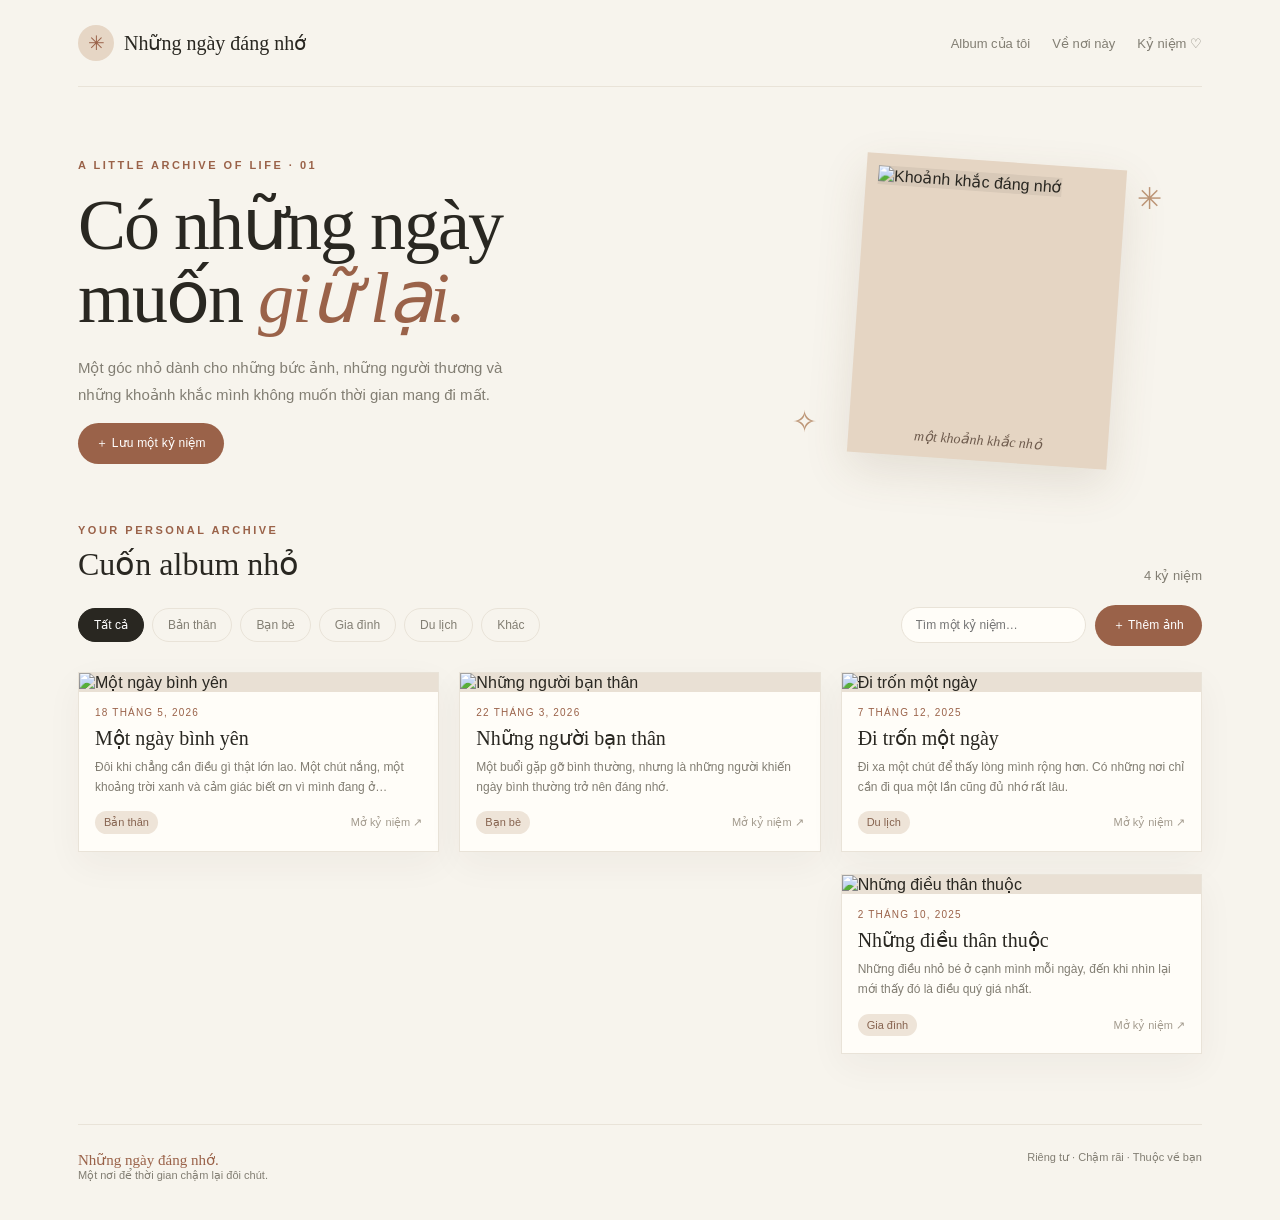
==== index.html @ 5d74bc71 "Add files via upload" ====
<!DOCTYPE html>
<html lang="vi">
<head>
<meta charset="UTF-8"><meta name="viewport" content="width=device-width, initial-scale=1.0">
<title>Những ngày đáng nhớ — Kho kỷ niệm</title>
<style>
:root{--ink:#292721;--muted:#827e73;--paper:#f7f4ed;--card:#fffdf8;--line:#e9e3d8;--accent:#9a6249;--soft:#eee4d8;--shadow:0 12px 34px #3e30200c}*{box-sizing:border-box}body{margin:0;background:var(--paper);color:var(--ink);font-family:Inter,-apple-system,BlinkMacSystemFont,"Segoe UI",sans-serif}button,input,textarea,select{font:inherit}button{cursor:pointer}.wrap{max-width:1180px;margin:auto;padding:0 28px}.top{display:flex;align-items:center;justify-content:space-between;padding:25px 0;border-bottom:1px solid var(--line)}.brand{display:flex;align-items:center;gap:10px;font-family:Georgia,serif;font-size:20px}.brandmark{width:36px;height:36px;border-radius:50%;background:#e6d6c5;display:grid;place-items:center;color:var(--accent);font-size:20px}.nav{display:flex;gap:22px;color:var(--muted);font-size:13px}.nav a{color:inherit;text-decoration:none}.hero{padding:72px 0 42px;display:grid;grid-template-columns:1.2fr .8fr;gap:50px;align-items:center}.eyebrow{font-size:11px;text-transform:uppercase;letter-spacing:2.5px;color:var(--accent);font-weight:700}.hero h1{font-family:Georgia,'Times New Roman',serif;font-size:clamp(42px,6vw,72px);line-height:1.02;font-weight:400;letter-spacing:-2px;margin:18px 0}.hero h1 em{color:var(--accent);font-weight:400}.hero p{max-width:470px;line-height:1.8;color:var(--muted);font-size:15px}.hero-art{position:relative;min-height:290px;display:flex;align-items:center;justify-content:center}.photo-stack{width:260px;height:300px;background:#e5d5c3;padding:12px 12px 42px;box-shadow:0 16px 45px #6a503522;transform:rotate(4deg);position:relative}.photo-stack img{width:100%;height:100%;object-fit:cover;background:#d8c9b8}.photo-stack:after{content:'một khoảnh khắc nhỏ';position:absolute;bottom:12px;left:0;right:0;text-align:center;font-family:Georgia,serif;font-style:italic;color:#6e5b4d;font-size:14px}.spark{position:absolute;font-family:Georgia,serif;color:#bd9677;font-size:30px}.s1{top:20px;right:40px}.s2{bottom:22px;left:20px}.section-head{display:flex;align-items:end;justify-content:space-between;gap:20px;margin:18px 0 22px}.section-head h2{font-family:Georgia,serif;font-weight:400;font-size:32px;margin:9px 0 0}.count{color:var(--muted);font-size:13px}.toolbar{display:flex;align-items:center;justify-content:space-between;gap:16px;margin:20px 0 26px;flex-wrap:wrap}.filters{display:flex;gap:8px;flex-wrap:wrap}.filter{border:1px solid var(--line);background:transparent;border-radius:99px;padding:9px 15px;color:var(--muted);font-size:12px}.filter.active,.filter:hover{background:var(--ink);border-color:var(--ink);color:white}.actions{display:flex;gap:9px;align-items:center}.search{width:185px;border:1px solid var(--line);border-radius:99px;background:var(--card);padding:10px 14px;outline:none;font-size:12px}.primary{border:0;background:var(--accent);color:white;border-radius:99px;padding:12px 18px;font-size:12px;letter-spacing:.2px}.primary:hover{background:#7f4e39}.gallery{columns:3 250px;column-gap:20px;min-height:130px}.memory{break-inside:avoid;margin:0 0 22px;background:var(--card);border:1px solid var(--line);box-shadow:var(--shadow);overflow:hidden;cursor:pointer;transition:transform .2s}.memory:hover{transform:translateY(-3px)}.memory img{display:block;width:100%;max-height:420px;object-fit:cover;background:#e9e0d4}.memory-body{padding:15px 16px 17px}.memory-date{font-size:10px;letter-spacing:1.2px;text-transform:uppercase;color:var(--accent)}.memory h3{font-family:Georgia,serif;font-size:20px;font-weight:400;margin:8px 0}.memory p{font-size:12px;line-height:1.65;color:var(--muted);margin:0;white-space:pre-wrap}.memory-foot{display:flex;justify-content:space-between;align-items:center;margin-top:14px;color:#a39b8e;font-size:11px}.tag{background:var(--soft);border-radius:99px;padding:5px 9px;color:#86634f}.empty{display:none;text-align:center;padding:55px 20px;border:1px dashed #d8cbbc;color:var(--muted);border-radius:12px}.empty .icon{font-size:36px;color:#bd9677}.empty h3{font-family:Georgia,serif;font-size:25px;font-weight:400;color:var(--ink);margin:12px}.footer{margin-top:70px;padding:26px 0 38px;border-top:1px solid var(--line);display:flex;justify-content:space-between;gap:12px;color:var(--muted);font-size:11px}.footer strong{font-family:Georgia,serif;font-weight:400;color:var(--accent);font-size:15px}.modal{display:none;position:fixed;inset:0;background:#201d19a8;z-index:10;align-items:center;justify-content:center;padding:18px}.modal.open{display:flex}.dialog{background:var(--card);width:min(560px,100%);max-height:92vh;overflow:auto;border-radius:12px;padding:26px;box-shadow:0 24px 90px #0003}.dialog h2{font-family:Georgia,serif;font-weight:400;font-size:29px;margin:0 0 7px}.dialog>p{font-size:13px;color:var(--muted);line-height:1.6;margin:0 0 20px}.formgrid{display:grid;grid-template-columns:1fr 1fr;gap:14px}.field{display:flex;flex-direction:column;gap:7px;margin-bottom:14px}.field.full{grid-column:1/-1}.field label{font-size:11px;letter-spacing:.6px;color:var(--muted)}.field input,.field textarea,.field select{width:100%;border:1px solid var(--line);border-radius:7px;padding:11px;background:#fffefa;outline-color:#b58b72;font-size:13px}.field textarea{min-height:90px;resize:vertical}.upload{border:1px dashed #cbb9a6;padding:16px;text-align:center;border-radius:8px;color:var(--muted);font-size:12px}.dialog-actions{display:flex;justify-content:flex-end;gap:9px;margin-top:10px}.secondary{border:1px solid var(--line);background:transparent;border-radius:99px;padding:11px 16px;color:var(--muted);font-size:12px}.viewer{background:var(--card);width:min(920px,100%);max-height:94vh;display:grid;grid-template-columns:1.1fr .9fr;position:relative;border-radius:10px;overflow:hidden}.viewer-img{background:#e8dfd4;min-height:320px;display:flex;align-items:center;justify-content:center}.viewer-img img{width:100%;height:100%;max-height:82vh;object-fit:contain}.viewer-copy{padding:35px 28px;overflow:auto}.viewer-copy h2{font:400 34px Georgia,serif;margin:10px 0}.viewer-copy p{white-space:pre-wrap;line-height:1.8;color:var(--muted);font-size:14px}.close{position:absolute;top:12px;right:12px;border:0;background:#fffdf0e8;border-radius:50%;width:34px;height:34px;font-size:20px;z-index:2}.viewer-tools{display:flex;gap:8px;margin-top:24px}.smallbtn{border:1px solid var(--line);background:transparent;padding:9px 12px;border-radius:99px;font-size:11px;color:var(--muted)}.smallbtn.danger{color:#9b4c40}.notice{font-size:11px;color:var(--muted);line-height:1.6;margin-top:18px}.toast{position:fixed;bottom:22px;left:50%;transform:translateX(-50%);background:var(--ink);color:white;padding:12px 18px;border-radius:99px;font-size:12px;display:none;z-index:20}
@media(max-width:700px){.wrap{padding:0 17px}.nav{gap:12px}.nav a:nth-child(2){display:none}.hero{padding:45px 0 28px;grid-template-columns:1fr;gap:10px}.hero-art{min-height:250px}.photo-stack{width:210px;height:240px}.hero h1{font-size:49px}.section-head h2{font-size:27px}.search{width:145px}.viewer{grid-template-columns:1fr;overflow:auto}.viewer-img{min-height:200px;max-height:42vh}.viewer-img img{max-height:42vh}.viewer-copy{padding:22px}.formgrid{grid-template-columns:1fr}.field.full{grid-column:auto}.footer{flex-direction:column}}
</style></head>
<body><div class="wrap">
<header class="top"><div class="brand"><div class="brandmark">✳</div><span>Những ngày đáng nhớ</span></div><nav class="nav"><a href="#album">Album của tôi</a><a href="#about">Về nơi này</a><a href="#album">Kỷ niệm ♡</a></nav></header>
<section class="hero"><div><div class="eyebrow">A little archive of life · 01</div><h1>Có những ngày<br>muốn <em>giữ lại.</em></h1><p>Một góc nhỏ dành cho những bức ảnh, những người thương và những khoảnh khắc mình không muốn thời gian mang đi mất.</p><button class="primary" onclick="openAdd()">＋ Lưu một kỷ niệm</button></div><div class="hero-art"><span class="spark s1">✳</span><div class="photo-stack"><img id="heroImage" alt="Khoảnh khắc đáng nhớ" src="https://images.unsplash.com/photo-1470252649378-9c29740c9fa8?auto=format&fit=crop&w=700&q=85"></div><span class="spark s2">✧</span></div></section>
<section id="album"><div class="section-head"><div><div class="eyebrow">Your personal archive</div><h2>Cuốn album nhỏ</h2></div><div class="count" id="count">0 kỷ niệm</div></div>
<div class="toolbar"><div class="filters"><button class="filter active" data-filter="Tất cả">Tất cả</button><button class="filter" data-filter="Bản thân">Bản thân</button><button class="filter" data-filter="Bạn bè">Bạn bè</button><button class="filter" data-filter="Gia đình">Gia đình</button><button class="filter" data-filter="Du lịch">Du lịch</button><button class="filter" data-filter="Khác">Khác</button></div><div class="actions"><input class="search" id="search" placeholder="Tìm một kỷ niệm…"><button class="primary" onclick="openAdd()">＋ Thêm ảnh</button></div></div>
<div class="gallery" id="gallery"></div><div class="empty" id="empty"><div class="icon">♡</div><h3>Mọi kỷ niệm đều bắt đầu từ một khoảnh khắc.</h3><p>Thêm bức ảnh đầu tiên của bạn vào đây nhé.</p><button class="primary" onclick="openAdd()">Lưu kỷ niệm đầu tiên</button></div>
</section><footer class="footer" id="about"><div><strong>Những ngày đáng nhớ.</strong><br>Một nơi để thời gian chậm lại đôi chút.</div><div>Riêng tư · Chậm rãi · Thuộc về bạn</div></footer></div>
<div class="modal" id="addModal" role="dialog" aria-modal="true"><div class="dialog"><h2>Lưu một kỷ niệm</h2><p>Đặt tên cho khoảnh khắc ấy. Viết vài dòng để sau này đọc lại, bạn vẫn nhớ mình đã cảm thấy thế nào.</p><form id="memoryForm"><div class="formgrid"><div class="field full"><label for="title">TÊN KỶ NIỆM *</label><input id="title" required maxlength="100" placeholder="Một chiều thật đẹp…"></div><div class="field"><label for="date">NGÀY THÁNG</label><input id="date" type="date"></div><div class="field"><label for="category">THUỘC VỀ</label><select id="category"><option>Bản thân</option><option>Bạn bè</option><option>Gia đình</option><option>Du lịch</option><option>Khác</option></select></div><div class="field full"><label for="description">ĐIỀU BẠN MUỐN NHỚ</label><textarea id="description" maxlength="1500" placeholder="Hôm ấy đã có chuyện gì? Bạn đã ở bên ai?…"></textarea></div><div class="field full"><label for="photo">BỨC ẢNH</label><div class="upload"><input id="photo" type="file" accept="image/*" required style="max-width:100%"><p>Ảnh được lưu trong trình duyệt trên thiết bị này.</p></div></div></div><div class="dialog-actions"><button class="secondary" type="button" onclick="closeAdd()">Để sau</button><button class="primary" id="saveBtn" type="submit">Cất giữ kỷ niệm ♡</button></div><div class="notice">Lưu ý: dữ liệu được giữ trên trình duyệt hiện tại, không tự đồng bộ sang thiết bị khác. Hãy sao lưu ảnh gốc của bạn.</div></form></div></div>
<div class="modal" id="viewModal" onclick="if(event.target===this)closeView()"><div class="viewer"><button class="close" onclick="closeView()" aria-label="Đóng">×</button><div class="viewer-img"><img id="viewImage" alt="Ảnh kỷ niệm"></div><div class="viewer-copy"><div class="eyebrow" id="viewDate"></div><h2 id="viewTitle"></h2><span class="tag" id="viewCategory"></span><p id="viewDescription"></p><div class="viewer-tools"><button class="smallbtn" id="downloadBtn">↓ Lưu ảnh</button><button class="smallbtn danger" id="deleteBtn">Xóa kỷ niệm</button></div></div></div></div><div class="toast" id="toast"></div>
<script>
const KEY='nhung-ngay-dang-nho-v1';let memories=[];let activeFilter='Tất cả';let currentId=null;let pendingImage='';
try{memories=JSON.parse(localStorage.getItem(KEY)||'[]')}catch(e){memories=[]}
const demo=[{id:'sample1',title:'Một ngày bình yên',date:'2026-05-18',category:'Bản thân',description:'Đôi khi chẳng cần điều gì thật lớn lao. Một chút nắng, một khoảng trời xanh và cảm giác biết ơn vì mình đang ở đây.',image:'https://images.unsplash.com/photo-1470252649378-9c29740c9fa8?auto=format&fit=crop&w=900&q=85',demo:true},{id:'sample2',title:'Những người bạn thân',date:'2026-03-22',category:'Bạn bè',description:'Một buổi gặp gỡ bình thường, nhưng là những người khiến ngày bình thường trở nên đáng nhớ.',image:'https://images.unsplash.com/photo-1529156069898-392132a847fc?auto=format&fit=crop&w=900&q=85',demo:true},{id:'sample3',title:'Đi trốn một ngày',date:'2025-12-07',category:'Du lịch',description:'Đi xa một chút để thấy lòng mình rộng hơn. Có những nơi chỉ cần đi qua một lần cũng đủ nhớ rất lâu.',image:'https://images.unsplash.com/photo-1476514525535-07fb3b4ae5f1?auto=format&fit=crop&w=900&q=85',demo:true},{id:'sample4',title:'Những điều thân thuộc',date:'2025-10-02',category:'Gia đình',description:'Những điều nhỏ bé ở cạnh mình mỗi ngày, đến khi nhìn lại mới thấy đó là điều quý giá nhất.',image:'https://images.unsplash.com/photo-1511895426328-dc8714191300?auto=format&fit=crop&w=900&q=85',demo:true}];
function allItems(){return [...memories,...demo.filter(d=>!memories.some(m=>m.id===d.id))]}
function esc(s=''){return String(s).replace(/[&<>"']/g,c=>({'&':'&amp;','<':'&lt;','>':'&gt;','"':'&quot;',"'":'&#39;'}[c]))}
function fmt(d){if(!d)return 'Một ngày đáng nhớ';const x=new Date(d+'T12:00:00');return x.toLocaleDateString('vi-VN',{day:'numeric',month:'long',year:'numeric'})}
function render(){const q=document.getElementById('search').value.trim().toLowerCase();const items=allItems().filter(m=>(activeFilter==='Tất cả'||m.category===activeFilter)&&(`${m.title} ${m.description} ${m.category} ${m.date}`).toLowerCase().includes(q)).sort((a,b)=>(b.date||'').localeCompare(a.date||''));document.getElementById('count').textContent=`${items.length} kỷ niệm`;const gallery=document.getElementById('gallery');gallery.innerHTML=items.map(m=>`<article class="memory" tabindex="0" role="button" aria-label="Mở ${esc(m.title)}" onclick="openView('${m.id}')" onkeydown="if(event.key==='Enter')openView('${m.id}')"><img loading="lazy" src="${esc(m.image)}" alt="${esc(m.title)}"><div class="memory-body"><div class="memory-date">${esc(fmt(m.date))}</div><h3>${esc(m.title)}</h3>${m.description?`<p>${esc(m.description.length>110?m.description.slice(0,110)+'…':m.description)}</p>`:''}<div class="memory-foot"><span class="tag">${esc(m.category)}</span><span>Mở kỷ niệm ↗</span></div></div></article>`).join('');document.getElementById('empty').style.display=items.length?'none':'block';gallery.style.display=items.length?'block':'none';const personal=memories.length;document.getElementById('heroImage').src=memories.length?memories[memories.length-1].image:demo[0].image}
document.querySelectorAll('.filter').forEach(b=>b.addEventListener('click',()=>{activeFilter=b.dataset.filter;document.querySelectorAll('.filter').forEach(x=>x.classList.toggle('active',x===b));render()}));document.getElementById('search').addEventListener('input',render);
function openAdd(){document.getElementById('addModal').classList.add('open');document.getElementById('date').value=new Date().toISOString().slice(0,10);setTimeout(()=>document.getElementById('title').focus(),50)}function closeAdd(){document.getElementById('addModal').classList.remove('open');document.getElementById('memoryForm').reset();pendingImage=''}
document.getElementById('photo').addEventListener('change',e=>{const f=e.target.files[0];if(!f)return;if(!f.type.startsWith('image/')){toast('Vui lòng chọn một tệp ảnh.');return}if(f.size>5*1024*1024){toast('Ảnh lớn hơn 5 MB. Hãy chọn ảnh nhỏ hơn để lưu ổn định.');e.target.value='';return}const r=new FileReader();r.onload=()=>pendingImage=r.result;r.readAsDataURL(f)});
document.getElementById('memoryForm').addEventListener('submit',e=>{e.preventDefault();const file=document.getElementById('photo').files[0];if(!file||!pendingImage){toast('Hãy chọn một bức ảnh nhé.');return}const m={id:'m'+Date.now(),title:document.getElementById('title').value.trim(),date:document.getElementById('date').value,category:document.getElementById('category').value,description:document.getElementById('description').value.trim(),image:pendingImage};memories.unshift(m);try{localStorage.setItem(KEY,JSON.stringify(memories));closeAdd();activeFilter='Tất cả';document.querySelectorAll('.filter').forEach(b=>b.classList.toggle('active',b.dataset.filter==='Tất cả'));document.getElementById('search').value='';render();toast('Đã cất giữ kỷ niệm của bạn ♡')}catch(err){memories.shift();toast('Bộ nhớ trình duyệt đã đầy. Hãy xóa bớt ảnh hoặc dùng ảnh nhỏ hơn.')}});
function openView(id){const m=allItems().find(x=>x.id===id);if(!m)return;currentId=id;document.getElementById('viewImage').src=m.image;document.getElementById('viewTitle').textContent=m.title;document.getElementById('viewDate').textContent=fmt(m.date);document.getElementById('viewCategory').textContent=m.category;document.getElementById('viewDescription').textContent=m.description||'Khoảnh khắc này chưa có lời nhắn. Có lẽ chỉ riêng việc giữ nó lại cũng đã đủ.';document.getElementById('deleteBtn').style.display=m.demo?'none':'inline-block';document.getElementById('downloadBtn').onclick=()=>{const a=document.createElement('a');a.href=m.image;a.download=(m.title||'ky-niem').replace(/[^a-z0-9\p{L}-]/giu,'-')+'.jpg';a.click()};document.getElementById('deleteBtn').onclick=()=>{if(confirm('Bạn có chắc muốn xóa kỷ niệm này không?')){memories=memories.filter(x=>x.id!==currentId);localStorage.setItem(KEY,JSON.stringify(memories));closeView();render();toast('Đã xóa kỷ niệm.')}};document.getElementById('viewModal').classList.add('open')}
function closeView(){document.getElementById('viewModal').classList.remove('open')}function toast(s){const t=document.getElementById('toast');t.textContent=s;t.style.display='block';clearTimeout(window.toastTimer);window.toastTimer=setTimeout(()=>t.style.display='none',2800)}document.addEventListener('keydown',e=>{if(e.key==='Escape'){closeAdd();closeView()}});render();
</script></body></html>
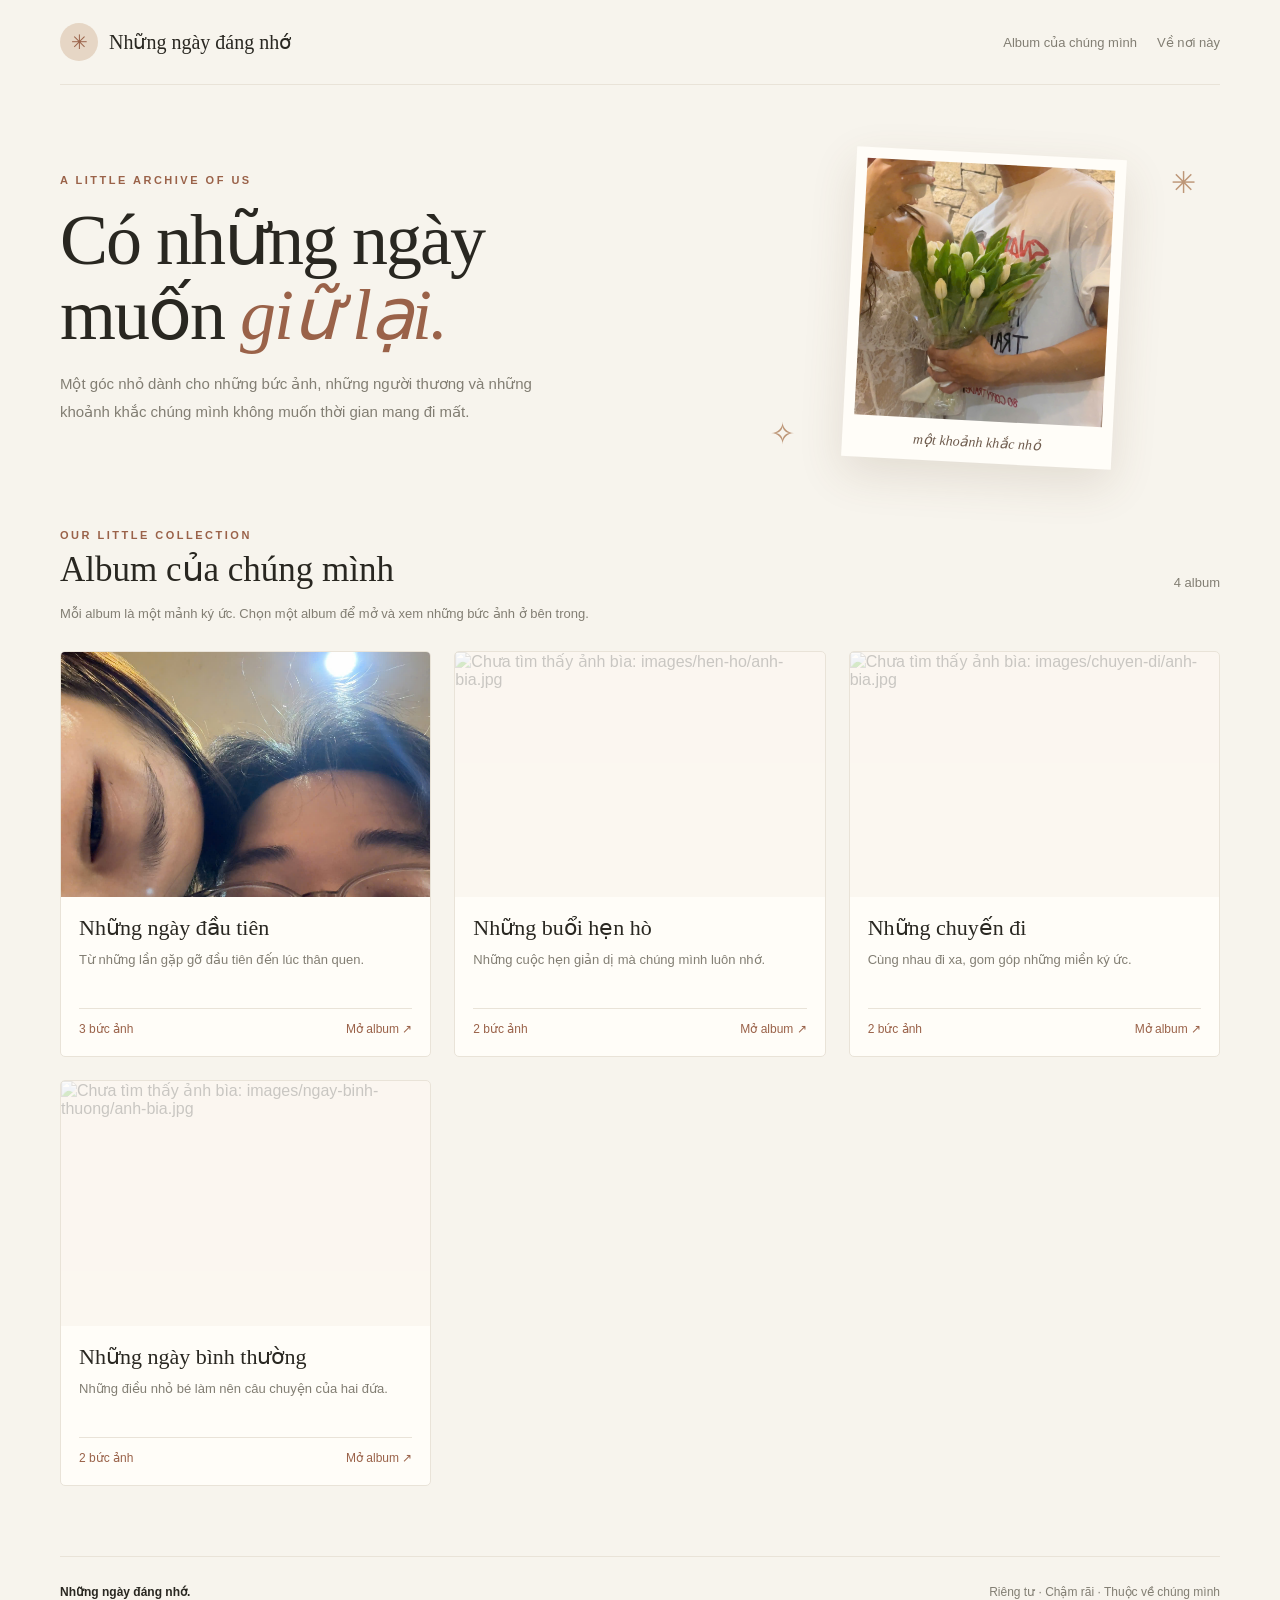
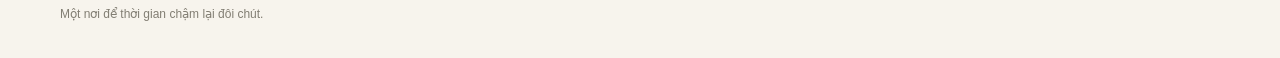
==== commit 5d3e65ea: "Add files via upload" ====
--- a/index.html
+++ b/index.html
@@ -1,33 +1,768 @@
 <!DOCTYPE html>
 <html lang="vi">
 <head>
-<meta charset="UTF-8"><meta name="viewport" content="width=device-width, initial-scale=1.0">
-<title>Những ngày đáng nhớ — Kho kỷ niệm</title>
-<style>
-:root{--ink:#292721;--muted:#827e73;--paper:#f7f4ed;--card:#fffdf8;--line:#e9e3d8;--accent:#9a6249;--soft:#eee4d8;--shadow:0 12px 34px #3e30200c}*{box-sizing:border-box}body{margin:0;background:var(--paper);color:var(--ink);font-family:Inter,-apple-system,BlinkMacSystemFont,"Segoe UI",sans-serif}button,input,textarea,select{font:inherit}button{cursor:pointer}.wrap{max-width:1180px;margin:auto;padding:0 28px}.top{display:flex;align-items:center;justify-content:space-between;padding:25px 0;border-bottom:1px solid var(--line)}.brand{display:flex;align-items:center;gap:10px;font-family:Georgia,serif;font-size:20px}.brandmark{width:36px;height:36px;border-radius:50%;background:#e6d6c5;display:grid;place-items:center;color:var(--accent);font-size:20px}.nav{display:flex;gap:22px;color:var(--muted);font-size:13px}.nav a{color:inherit;text-decoration:none}.hero{padding:72px 0 42px;display:grid;grid-template-columns:1.2fr .8fr;gap:50px;align-items:center}.eyebrow{font-size:11px;text-transform:uppercase;letter-spacing:2.5px;color:var(--accent);font-weight:700}.hero h1{font-family:Georgia,'Times New Roman',serif;font-size:clamp(42px,6vw,72px);line-height:1.02;font-weight:400;letter-spacing:-2px;margin:18px 0}.hero h1 em{color:var(--accent);font-weight:400}.hero p{max-width:470px;line-height:1.8;color:var(--muted);font-size:15px}.hero-art{position:relative;min-height:290px;display:flex;align-items:center;justify-content:center}.photo-stack{width:260px;height:300px;background:#e5d5c3;padding:12px 12px 42px;box-shadow:0 16px 45px #6a503522;transform:rotate(4deg);position:relative}.photo-stack img{width:100%;height:100%;object-fit:cover;background:#d8c9b8}.photo-stack:after{content:'một khoảnh khắc nhỏ';position:absolute;bottom:12px;left:0;right:0;text-align:center;font-family:Georgia,serif;font-style:italic;color:#6e5b4d;font-size:14px}.spark{position:absolute;font-family:Georgia,serif;color:#bd9677;font-size:30px}.s1{top:20px;right:40px}.s2{bottom:22px;left:20px}.section-head{display:flex;align-items:end;justify-content:space-between;gap:20px;margin:18px 0 22px}.section-head h2{font-family:Georgia,serif;font-weight:400;font-size:32px;margin:9px 0 0}.count{color:var(--muted);font-size:13px}.toolbar{display:flex;align-items:center;justify-content:space-between;gap:16px;margin:20px 0 26px;flex-wrap:wrap}.filters{display:flex;gap:8px;flex-wrap:wrap}.filter{border:1px solid var(--line);background:transparent;border-radius:99px;padding:9px 15px;color:var(--muted);font-size:12px}.filter.active,.filter:hover{background:var(--ink);border-color:var(--ink);color:white}.actions{display:flex;gap:9px;align-items:center}.search{width:185px;border:1px solid var(--line);border-radius:99px;background:var(--card);padding:10px 14px;outline:none;font-size:12px}.primary{border:0;background:var(--accent);color:white;border-radius:99px;padding:12px 18px;font-size:12px;letter-spacing:.2px}.primary:hover{background:#7f4e39}.gallery{columns:3 250px;column-gap:20px;min-height:130px}.memory{break-inside:avoid;margin:0 0 22px;background:var(--card);border:1px solid var(--line);box-shadow:var(--shadow);overflow:hidden;cursor:pointer;transition:transform .2s}.memory:hover{transform:translateY(-3px)}.memory img{display:block;width:100%;max-height:420px;object-fit:cover;background:#e9e0d4}.memory-body{padding:15px 16px 17px}.memory-date{font-size:10px;letter-spacing:1.2px;text-transform:uppercase;color:var(--accent)}.memory h3{font-family:Georgia,serif;font-size:20px;font-weight:400;margin:8px 0}.memory p{font-size:12px;line-height:1.65;color:var(--muted);margin:0;white-space:pre-wrap}.memory-foot{display:flex;justify-content:space-between;align-items:center;margin-top:14px;color:#a39b8e;font-size:11px}.tag{background:var(--soft);border-radius:99px;padding:5px 9px;color:#86634f}.empty{display:none;text-align:center;padding:55px 20px;border:1px dashed #d8cbbc;color:var(--muted);border-radius:12px}.empty .icon{font-size:36px;color:#bd9677}.empty h3{font-family:Georgia,serif;font-size:25px;font-weight:400;color:var(--ink);margin:12px}.footer{margin-top:70px;padding:26px 0 38px;border-top:1px solid var(--line);display:flex;justify-content:space-between;gap:12px;color:var(--muted);font-size:11px}.footer strong{font-family:Georgia,serif;font-weight:400;color:var(--accent);font-size:15px}.modal{display:none;position:fixed;inset:0;background:#201d19a8;z-index:10;align-items:center;justify-content:center;padding:18px}.modal.open{display:flex}.dialog{background:var(--card);width:min(560px,100%);max-height:92vh;overflow:auto;border-radius:12px;padding:26px;box-shadow:0 24px 90px #0003}.dialog h2{font-family:Georgia,serif;font-weight:400;font-size:29px;margin:0 0 7px}.dialog>p{font-size:13px;color:var(--muted);line-height:1.6;margin:0 0 20px}.formgrid{display:grid;grid-template-columns:1fr 1fr;gap:14px}.field{display:flex;flex-direction:column;gap:7px;margin-bottom:14px}.field.full{grid-column:1/-1}.field label{font-size:11px;letter-spacing:.6px;color:var(--muted)}.field input,.field textarea,.field select{width:100%;border:1px solid var(--line);border-radius:7px;padding:11px;background:#fffefa;outline-color:#b58b72;font-size:13px}.field textarea{min-height:90px;resize:vertical}.upload{border:1px dashed #cbb9a6;padding:16px;text-align:center;border-radius:8px;color:var(--muted);font-size:12px}.dialog-actions{display:flex;justify-content:flex-end;gap:9px;margin-top:10px}.secondary{border:1px solid var(--line);background:transparent;border-radius:99px;padding:11px 16px;color:var(--muted);font-size:12px}.viewer{background:var(--card);width:min(920px,100%);max-height:94vh;display:grid;grid-template-columns:1.1fr .9fr;position:relative;border-radius:10px;overflow:hidden}.viewer-img{background:#e8dfd4;min-height:320px;display:flex;align-items:center;justify-content:center}.viewer-img img{width:100%;height:100%;max-height:82vh;object-fit:contain}.viewer-copy{padding:35px 28px;overflow:auto}.viewer-copy h2{font:400 34px Georgia,serif;margin:10px 0}.viewer-copy p{white-space:pre-wrap;line-height:1.8;color:var(--muted);font-size:14px}.close{position:absolute;top:12px;right:12px;border:0;background:#fffdf0e8;border-radius:50%;width:34px;height:34px;font-size:20px;z-index:2}.viewer-tools{display:flex;gap:8px;margin-top:24px}.smallbtn{border:1px solid var(--line);background:transparent;padding:9px 12px;border-radius:99px;font-size:11px;color:var(--muted)}.smallbtn.danger{color:#9b4c40}.notice{font-size:11px;color:var(--muted);line-height:1.6;margin-top:18px}.toast{position:fixed;bottom:22px;left:50%;transform:translateX(-50%);background:var(--ink);color:white;padding:12px 18px;border-radius:99px;font-size:12px;display:none;z-index:20}
-@media(max-width:700px){.wrap{padding:0 17px}.nav{gap:12px}.nav a:nth-child(2){display:none}.hero{padding:45px 0 28px;grid-template-columns:1fr;gap:10px}.hero-art{min-height:250px}.photo-stack{width:210px;height:240px}.hero h1{font-size:49px}.section-head h2{font-size:27px}.search{width:145px}.viewer{grid-template-columns:1fr;overflow:auto}.viewer-img{min-height:200px;max-height:42vh}.viewer-img img{max-height:42vh}.viewer-copy{padding:22px}.formgrid{grid-template-columns:1fr}.field.full{grid-column:auto}.footer{flex-direction:column}}
-</style></head>
-<body><div class="wrap">
-<header class="top"><div class="brand"><div class="brandmark">✳</div><span>Những ngày đáng nhớ</span></div><nav class="nav"><a href="#album">Album của tôi</a><a href="#about">Về nơi này</a><a href="#album">Kỷ niệm ♡</a></nav></header>
-<section class="hero"><div><div class="eyebrow">A little archive of life · 01</div><h1>Có những ngày<br>muốn <em>giữ lại.</em></h1><p>Một góc nhỏ dành cho những bức ảnh, những người thương và những khoảnh khắc mình không muốn thời gian mang đi mất.</p><button class="primary" onclick="openAdd()">＋ Lưu một kỷ niệm</button></div><div class="hero-art"><span class="spark s1">✳</span><div class="photo-stack"><img id="heroImage" alt="Khoảnh khắc đáng nhớ" src="https://images.unsplash.com/photo-1470252649378-9c29740c9fa8?auto=format&fit=crop&w=700&q=85"></div><span class="spark s2">✧</span></div></section>
-<section id="album"><div class="section-head"><div><div class="eyebrow">Your personal archive</div><h2>Cuốn album nhỏ</h2></div><div class="count" id="count">0 kỷ niệm</div></div>
-<div class="toolbar"><div class="filters"><button class="filter active" data-filter="Tất cả">Tất cả</button><button class="filter" data-filter="Bản thân">Bản thân</button><button class="filter" data-filter="Bạn bè">Bạn bè</button><button class="filter" data-filter="Gia đình">Gia đình</button><button class="filter" data-filter="Du lịch">Du lịch</button><button class="filter" data-filter="Khác">Khác</button></div><div class="actions"><input class="search" id="search" placeholder="Tìm một kỷ niệm…"><button class="primary" onclick="openAdd()">＋ Thêm ảnh</button></div></div>
-<div class="gallery" id="gallery"></div><div class="empty" id="empty"><div class="icon">♡</div><h3>Mọi kỷ niệm đều bắt đầu từ một khoảnh khắc.</h3><p>Thêm bức ảnh đầu tiên của bạn vào đây nhé.</p><button class="primary" onclick="openAdd()">Lưu kỷ niệm đầu tiên</button></div>
-</section><footer class="footer" id="about"><div><strong>Những ngày đáng nhớ.</strong><br>Một nơi để thời gian chậm lại đôi chút.</div><div>Riêng tư · Chậm rãi · Thuộc về bạn</div></footer></div>
-<div class="modal" id="addModal" role="dialog" aria-modal="true"><div class="dialog"><h2>Lưu một kỷ niệm</h2><p>Đặt tên cho khoảnh khắc ấy. Viết vài dòng để sau này đọc lại, bạn vẫn nhớ mình đã cảm thấy thế nào.</p><form id="memoryForm"><div class="formgrid"><div class="field full"><label for="title">TÊN KỶ NIỆM *</label><input id="title" required maxlength="100" placeholder="Một chiều thật đẹp…"></div><div class="field"><label for="date">NGÀY THÁNG</label><input id="date" type="date"></div><div class="field"><label for="category">THUỘC VỀ</label><select id="category"><option>Bản thân</option><option>Bạn bè</option><option>Gia đình</option><option>Du lịch</option><option>Khác</option></select></div><div class="field full"><label for="description">ĐIỀU BẠN MUỐN NHỚ</label><textarea id="description" maxlength="1500" placeholder="Hôm ấy đã có chuyện gì? Bạn đã ở bên ai?…"></textarea></div><div class="field full"><label for="photo">BỨC ẢNH</label><div class="upload"><input id="photo" type="file" accept="image/*" required style="max-width:100%"><p>Ảnh được lưu trong trình duyệt trên thiết bị này.</p></div></div></div><div class="dialog-actions"><button class="secondary" type="button" onclick="closeAdd()">Để sau</button><button class="primary" id="saveBtn" type="submit">Cất giữ kỷ niệm ♡</button></div><div class="notice">Lưu ý: dữ liệu được giữ trên trình duyệt hiện tại, không tự đồng bộ sang thiết bị khác. Hãy sao lưu ảnh gốc của bạn.</div></form></div></div>
-<div class="modal" id="viewModal" onclick="if(event.target===this)closeView()"><div class="viewer"><button class="close" onclick="closeView()" aria-label="Đóng">×</button><div class="viewer-img"><img id="viewImage" alt="Ảnh kỷ niệm"></div><div class="viewer-copy"><div class="eyebrow" id="viewDate"></div><h2 id="viewTitle"></h2><span class="tag" id="viewCategory"></span><p id="viewDescription"></p><div class="viewer-tools"><button class="smallbtn" id="downloadBtn">↓ Lưu ảnh</button><button class="smallbtn danger" id="deleteBtn">Xóa kỷ niệm</button></div></div></div></div><div class="toast" id="toast"></div>
-<script>
-const KEY='nhung-ngay-dang-nho-v1';let memories=[];let activeFilter='Tất cả';let currentId=null;let pendingImage='';
-try{memories=JSON.parse(localStorage.getItem(KEY)||'[]')}catch(e){memories=[]}
-const demo=[{id:'sample1',title:'Một ngày bình yên',date:'2026-05-18',category:'Bản thân',description:'Đôi khi chẳng cần điều gì thật lớn lao. Một chút nắng, một khoảng trời xanh và cảm giác biết ơn vì mình đang ở đây.',image:'https://images.unsplash.com/photo-1470252649378-9c29740c9fa8?auto=format&fit=crop&w=900&q=85',demo:true},{id:'sample2',title:'Những người bạn thân',date:'2026-03-22',category:'Bạn bè',description:'Một buổi gặp gỡ bình thường, nhưng là những người khiến ngày bình thường trở nên đáng nhớ.',image:'https://images.unsplash.com/photo-1529156069898-392132a847fc?auto=format&fit=crop&w=900&q=85',demo:true},{id:'sample3',title:'Đi trốn một ngày',date:'2025-12-07',category:'Du lịch',description:'Đi xa một chút để thấy lòng mình rộng hơn. Có những nơi chỉ cần đi qua một lần cũng đủ nhớ rất lâu.',image:'https://images.unsplash.com/photo-1476514525535-07fb3b4ae5f1?auto=format&fit=crop&w=900&q=85',demo:true},{id:'sample4',title:'Những điều thân thuộc',date:'2025-10-02',category:'Gia đình',description:'Những điều nhỏ bé ở cạnh mình mỗi ngày, đến khi nhìn lại mới thấy đó là điều quý giá nhất.',image:'https://images.unsplash.com/photo-1511895426328-dc8714191300?auto=format&fit=crop&w=900&q=85',demo:true}];
-function allItems(){return [...memories,...demo.filter(d=>!memories.some(m=>m.id===d.id))]}
-function esc(s=''){return String(s).replace(/[&<>"']/g,c=>({'&':'&amp;','<':'&lt;','>':'&gt;','"':'&quot;',"'":'&#39;'}[c]))}
-function fmt(d){if(!d)return 'Một ngày đáng nhớ';const x=new Date(d+'T12:00:00');return x.toLocaleDateString('vi-VN',{day:'numeric',month:'long',year:'numeric'})}
-function render(){const q=document.getElementById('search').value.trim().toLowerCase();const items=allItems().filter(m=>(activeFilter==='Tất cả'||m.category===activeFilter)&&(`${m.title} ${m.description} ${m.category} ${m.date}`).toLowerCase().includes(q)).sort((a,b)=>(b.date||'').localeCompare(a.date||''));document.getElementById('count').textContent=`${items.length} kỷ niệm`;const gallery=document.getElementById('gallery');gallery.innerHTML=items.map(m=>`<article class="memory" tabindex="0" role="button" aria-label="Mở ${esc(m.title)}" onclick="openView('${m.id}')" onkeydown="if(event.key==='Enter')openView('${m.id}')"><img loading="lazy" src="${esc(m.image)}" alt="${esc(m.title)}"><div class="memory-body"><div class="memory-date">${esc(fmt(m.date))}</div><h3>${esc(m.title)}</h3>${m.description?`<p>${esc(m.description.length>110?m.description.slice(0,110)+'…':m.description)}</p>`:''}<div class="memory-foot"><span class="tag">${esc(m.category)}</span><span>Mở kỷ niệm ↗</span></div></div></article>`).join('');document.getElementById('empty').style.display=items.length?'none':'block';gallery.style.display=items.length?'block':'none';const personal=memories.length;document.getElementById('heroImage').src=memories.length?memories[memories.length-1].image:demo[0].image}
-document.querySelectorAll('.filter').forEach(b=>b.addEventListener('click',()=>{activeFilter=b.dataset.filter;document.querySelectorAll('.filter').forEach(x=>x.classList.toggle('active',x===b));render()}));document.getElementById('search').addEventListener('input',render);
-function openAdd(){document.getElementById('addModal').classList.add('open');document.getElementById('date').value=new Date().toISOString().slice(0,10);setTimeout(()=>document.getElementById('title').focus(),50)}function closeAdd(){document.getElementById('addModal').classList.remove('open');document.getElementById('memoryForm').reset();pendingImage=''}
-document.getElementById('photo').addEventListener('change',e=>{const f=e.target.files[0];if(!f)return;if(!f.type.startsWith('image/')){toast('Vui lòng chọn một tệp ảnh.');return}if(f.size>5*1024*1024){toast('Ảnh lớn hơn 5 MB. Hãy chọn ảnh nhỏ hơn để lưu ổn định.');e.target.value='';return}const r=new FileReader();r.onload=()=>pendingImage=r.result;r.readAsDataURL(f)});
-document.getElementById('memoryForm').addEventListener('submit',e=>{e.preventDefault();const file=document.getElementById('photo').files[0];if(!file||!pendingImage){toast('Hãy chọn một bức ảnh nhé.');return}const m={id:'m'+Date.now(),title:document.getElementById('title').value.trim(),date:document.getElementById('date').value,category:document.getElementById('category').value,description:document.getElementById('description').value.trim(),image:pendingImage};memories.unshift(m);try{localStorage.setItem(KEY,JSON.stringify(memories));closeAdd();activeFilter='Tất cả';document.querySelectorAll('.filter').forEach(b=>b.classList.toggle('active',b.dataset.filter==='Tất cả'));document.getElementById('search').value='';render();toast('Đã cất giữ kỷ niệm của bạn ♡')}catch(err){memories.shift();toast('Bộ nhớ trình duyệt đã đầy. Hãy xóa bớt ảnh hoặc dùng ảnh nhỏ hơn.')}});
-function openView(id){const m=allItems().find(x=>x.id===id);if(!m)return;currentId=id;document.getElementById('viewImage').src=m.image;document.getElementById('viewTitle').textContent=m.title;document.getElementById('viewDate').textContent=fmt(m.date);document.getElementById('viewCategory').textContent=m.category;document.getElementById('viewDescription').textContent=m.description||'Khoảnh khắc này chưa có lời nhắn. Có lẽ chỉ riêng việc giữ nó lại cũng đã đủ.';document.getElementById('deleteBtn').style.display=m.demo?'none':'inline-block';document.getElementById('downloadBtn').onclick=()=>{const a=document.createElement('a');a.href=m.image;a.download=(m.title||'ky-niem').replace(/[^a-z0-9\p{L}-]/giu,'-')+'.jpg';a.click()};document.getElementById('deleteBtn').onclick=()=>{if(confirm('Bạn có chắc muốn xóa kỷ niệm này không?')){memories=memories.filter(x=>x.id!==currentId);localStorage.setItem(KEY,JSON.stringify(memories));closeView();render();toast('Đã xóa kỷ niệm.')}};document.getElementById('viewModal').classList.add('open')}
-function closeView(){document.getElementById('viewModal').classList.remove('open')}function toast(s){const t=document.getElementById('toast');t.textContent=s;t.style.display='block';clearTimeout(window.toastTimer);window.toastTimer=setTimeout(()=>t.style.display='none',2800)}document.addEventListener('keydown',e=>{if(e.key==='Escape'){closeAdd();closeView()}});render();
-</script></body></html>
+    <!-- =========================================================
+         1. THÔNG TIN CƠ BẢN CỦA TRANG WEB
+         ========================================================= -->
+    <meta charset="UTF-8">
+    <meta name="viewport" content="width=device-width, initial-scale=1.0">
+    <meta name="theme-color" content="#f7f4ed">
+    <title>Những ngày đáng nhớ — Album của chúng mình</title>
+
+    <!-- =========================================================
+         2. GIAO DIỆN (CSS)
+         Muốn đổi màu, font chữ, kích thước hoặc bố cục: chỉnh ở đây.
+         ========================================================= -->
+    <style>
+        /* 2.1. Màu sắc chính của website */
+        :root {
+            --color-text: #292721;
+            --color-muted: #827e73;
+            --color-background: #f7f4ed;
+            --color-card: #fffdf8;
+            --color-border: #e9e3d8;
+            --color-accent: #9a6249;
+            --color-accent-dark: #7f4e39;
+            --color-soft: #eee4d8;
+            --shadow: 0 12px 34px rgba(62, 48, 32, 0.08);
+        }
+
+        /* 2.2. Thiết lập chung */
+        * { box-sizing: border-box; }
+        html { scroll-behavior: smooth; }
+        body {
+            margin: 0;
+            background: var(--color-background);
+            color: var(--color-text);
+            font-family: Inter, -apple-system, BlinkMacSystemFont, "Segoe UI", sans-serif;
+        }
+        button, input { font: inherit; }
+        button { cursor: pointer; }
+        img { display: block; max-width: 100%; }
+        [hidden] { display: none !important; }
+
+        .container {
+            width: min(1160px, calc(100% - 40px));
+            margin: 0 auto;
+        }
+
+        /* 2.3. Thanh đầu trang */
+        .site-header {
+            display: flex;
+            align-items: center;
+            justify-content: space-between;
+            gap: 20px;
+            padding: 23px 0;
+            border-bottom: 1px solid var(--color-border);
+        }
+        .brand {
+            display: flex;
+            align-items: center;
+            gap: 11px;
+            font-family: Georgia, "Times New Roman", serif;
+            font-size: 20px;
+        }
+        .brand-mark {
+            display: grid;
+            place-items: center;
+            width: 38px;
+            height: 38px;
+            border-radius: 50%;
+            color: var(--color-accent);
+            background: #e6d6c5;
+        }
+        .site-nav { display: flex; gap: 20px; }
+        .site-nav a {
+            color: var(--color-muted);
+            font-size: 13px;
+            text-decoration: none;
+        }
+        .site-nav a:hover { color: var(--color-accent); }
+
+        /* 2.4. Phần giới thiệu */
+        .hero {
+            display: grid;
+            grid-template-columns: 1.15fr 0.85fr;
+            align-items: center;
+            gap: 50px;
+            padding: 68px 0 48px;
+        }
+        .eyebrow {
+            color: var(--color-accent);
+            font-size: 11px;
+            font-weight: 700;
+            letter-spacing: 2.5px;
+            text-transform: uppercase;
+        }
+        .hero h1 {
+            margin: 17px 0;
+            font-family: Georgia, "Times New Roman", serif;
+            font-size: clamp(42px, 6vw, 72px);
+            font-weight: 400;
+            letter-spacing: -2px;
+            line-height: 1.04;
+        }
+        .hero h1 em { color: var(--color-accent); font-weight: 400; }
+        .hero-copy {
+            max-width: 510px;
+            color: var(--color-muted);
+            font-size: 15px;
+            line-height: 1.9;
+        }
+        .hero-photo-wrap {
+            position: relative;
+            display: grid;
+            place-items: center;
+            min-height: 310px;
+        }
+        .hero-photo {
+            width: min(270px, 80%);
+            height: 310px;
+            padding: 11px 11px 42px;
+            background: #fffdf8;
+            box-shadow: 0 16px 45px rgba(106, 80, 53, 0.14);
+            transform: rotate(3deg);
+        }
+        .hero-photo img { width: 100%; height: 100%; object-fit: cover; }
+        .hero-photo::after {
+            content: "một khoảnh khắc nhỏ";
+            position: absolute;
+            right: 0;
+            bottom: 12px;
+            left: 0;
+            color: #6e5b4d;
+            font-family: Georgia, serif;
+            font-size: 14px;
+            font-style: italic;
+            text-align: center;
+        }
+        .sparkle { position: absolute; color: #bd9677; font-family: Georgia, serif; font-size: 30px; }
+        .sparkle-one { top: 12px; right: 24px; }
+        .sparkle-two { bottom: 12px; left: 22px; }
+
+        /* 2.5. Tiêu đề từng khu vực */
+        .section-heading {
+            display: flex;
+            align-items: end;
+            justify-content: space-between;
+            gap: 20px;
+            margin: 18px 0 12px;
+        }
+        .section-heading h2, .album-heading h2 {
+            margin: 8px 0 0;
+            font-family: Georgia, "Times New Roman", serif;
+            font-size: clamp(27px, 4vw, 35px);
+            font-weight: 400;
+        }
+        .muted { color: var(--color-muted); }
+        .section-intro {
+            max-width: 700px;
+            margin: 0 0 26px;
+            color: var(--color-muted);
+            font-size: 13px;
+            line-height: 1.8;
+        }
+        .count { color: var(--color-muted); font-size: 13px; white-space: nowrap; }
+
+        /* 2.6. Lưới album ở trang chính */
+        .album-grid {
+            display: grid;
+            grid-template-columns: repeat(3, minmax(0, 1fr));
+            gap: 23px;
+            margin-bottom: 70px;
+        }
+        .album-card {
+            overflow: hidden;
+            padding: 0;
+            border: 1px solid var(--color-border);
+            border-radius: 5px;
+            background: var(--color-card);
+            color: inherit;
+            text-align: left;
+            transition: transform 180ms ease, box-shadow 180ms ease;
+        }
+        .album-card:hover { transform: translateY(-4px); box-shadow: var(--shadow); }
+        .album-cover { width: 100%; height: 245px; object-fit: cover; background: var(--color-soft); }
+        .album-card-body { display: block; padding: 18px 18px 20px; }
+        .album-card-title {
+            display: block;
+            margin-bottom: 8px;
+            font-family: Georgia, "Times New Roman", serif;
+            font-size: 22px;
+        }
+        .album-card-description {
+            display: block;
+            min-height: 42px;
+            color: var(--color-muted);
+            font-size: 13px;
+            line-height: 1.65;
+        }
+        .album-card-footer {
+            display: flex;
+            justify-content: space-between;
+            gap: 10px;
+            margin-top: 17px;
+            padding-top: 13px;
+            border-top: 1px solid var(--color-border);
+            color: var(--color-accent);
+            font-size: 12px;
+        }
+
+        /* 2.7. Trang bên trong album */
+        .album-detail { padding-bottom: 70px; }
+        .album-heading {
+            display: flex;
+            align-items: end;
+            justify-content: space-between;
+            gap: 18px;
+            margin: 28px 0 22px;
+        }
+        .back-button {
+            padding: 10px 14px;
+            border: 1px solid var(--color-border);
+            border-radius: 99px;
+            background: var(--color-card);
+            color: var(--color-text);
+            white-space: nowrap;
+        }
+        .back-button:hover { border-color: var(--color-accent); }
+        .album-tools {
+            display: flex;
+            justify-content: space-between;
+            align-items: center;
+            gap: 15px;
+            margin-bottom: 22px;
+        }
+        .search-input {
+            width: min(320px, 100%);
+            padding: 11px 15px;
+            border: 1px solid var(--color-border);
+            border-radius: 99px;
+            outline: none;
+            background: var(--color-card);
+        }
+        .search-input:focus { border-color: var(--color-accent); }
+        .photo-grid {
+            display: grid;
+            grid-template-columns: repeat(3, minmax(0, 1fr));
+            gap: 22px;
+        }
+        .photo-card {
+            overflow: hidden;
+            padding: 0;
+            border: 1px solid var(--color-border);
+            border-radius: 5px;
+            background: var(--color-card);
+            color: inherit;
+            text-align: left;
+        }
+        .photo-card:hover { box-shadow: var(--shadow); }
+        .photo-card img { width: 100%; height: 260px; object-fit: cover; background: var(--color-soft); }
+        .photo-info { display: block; padding: 15px 16px 17px; }
+        .photo-date { color: var(--color-accent); font-size: 11px; letter-spacing: 0.5px; }
+        .photo-caption {
+            display: block;
+            margin-top: 7px;
+            font-family: Georgia, "Times New Roman", serif;
+            font-size: 20px;
+            line-height: 1.35;
+        }
+        .photo-description {
+            display: block;
+            margin-top: 8px;
+            color: var(--color-muted);
+            font-size: 13px;
+            line-height: 1.65;
+        }
+        .empty-state {
+            padding: 48px 20px;
+            border: 1px dashed var(--color-border);
+            color: var(--color-muted);
+            text-align: center;
+            line-height: 1.8;
+        }
+
+        /* 2.8. Cửa sổ xem ảnh lớn */
+        .lightbox {
+            position: fixed;
+            z-index: 1000;
+            inset: 0;
+            display: grid;
+            place-items: center;
+            padding: 22px;
+            background: rgba(28, 25, 21, 0.86);
+        }
+        .lightbox-panel {
+            position: relative;
+            display: grid;
+            grid-template-columns: minmax(0, 1.3fr) minmax(240px, 0.7fr);
+            overflow: hidden;
+            width: min(1000px, 100%);
+            max-height: min(85vh, 780px);
+            border-radius: 5px;
+            background: var(--color-card);
+        }
+        .lightbox-image-wrap { display: grid; place-items: center; min-height: 300px; background: #201e1b; }
+        .lightbox-image { max-width: 100%; max-height: 85vh; width: 100%; height: 100%; object-fit: contain; }
+        .lightbox-copy { overflow-y: auto; padding: 35px 28px; }
+        .lightbox-copy h3 { margin: 10px 0; font-family: Georgia, serif; font-size: 28px; font-weight: 400; }
+        .lightbox-copy p { color: var(--color-muted); font-size: 14px; line-height: 1.8; white-space: pre-wrap; }
+        .close-button {
+            position: absolute;
+            z-index: 2;
+            top: 10px;
+            right: 10px;
+            width: 38px;
+            height: 38px;
+            border: 0;
+            border-radius: 50%;
+            background: rgba(255, 253, 248, 0.94);
+            color: var(--color-text);
+            font-size: 25px;
+        }
+
+        /* 2.9. Chân trang */
+        .site-footer {
+            display: flex;
+            justify-content: space-between;
+            gap: 20px;
+            padding: 25px 0 32px;
+            border-top: 1px solid var(--color-border);
+            color: var(--color-muted);
+            font-size: 12px;
+            line-height: 1.8;
+        }
+        .site-footer strong { color: var(--color-text); }
+
+        /* 2.10. Tối ưu giao diện cho máy tính bảng và điện thoại */
+        @media (max-width: 850px) {
+            .hero { grid-template-columns: 1fr 0.8fr; gap: 20px; }
+            .album-grid, .photo-grid { grid-template-columns: repeat(2, minmax(0, 1fr)); }
+            .album-cover { height: 220px; }
+            .photo-card img { height: 230px; }
+            .lightbox-panel { grid-template-columns: 1fr; overflow-y: auto; }
+            .lightbox-image-wrap { max-height: 55vh; }
+            .lightbox-image { max-height: 55vh; }
+            .lightbox-copy { padding: 22px; }
+        }
+        @media (max-width: 560px) {
+            .container { width: min(100% - 28px, 1160px); }
+            .site-header { align-items: flex-start; flex-direction: column; }
+            .site-nav { gap: 15px; }
+            .hero { grid-template-columns: 1fr; padding-top: 45px; }
+            .hero-photo-wrap { min-height: 270px; }
+            .hero-photo { height: 265px; width: 220px; }
+            .album-grid, .photo-grid { grid-template-columns: 1fr; }
+            .album-cover { height: 270px; }
+            .photo-card img { height: 280px; }
+            .section-heading, .album-heading { align-items: flex-start; flex-direction: column; }
+            .album-tools { align-items: stretch; flex-direction: column; }
+            .search-input { width: 100%; }
+            .site-footer { flex-direction: column; }
+        }
+    </style>
+</head>
+<body>
+    <div class="container">
+        <!-- =====================================================
+             3. PHẦN ĐẦU TRANG
+             Sửa tên website tại dòng bên dưới nếu muốn.
+             ===================================================== -->
+        <header class="site-header">
+            <a class="brand" href="#home" onclick="showHome(); return false;" style="color:inherit;text-decoration:none;">
+                <span class="brand-mark">✳</span>
+                <span>Những ngày đáng nhớ</span>
+            </a>
+            <nav class="site-nav" aria-label="Điều hướng chính">
+                <a href="#albums" onclick="showHome(); return false;">Album của chúng mình</a>
+                <a href="#about">Về nơi này</a>
+            </nav>
+        </header>
+
+        <!-- =====================================================
+             4. PHẦN GIỚI THIỆU
+             Sửa tiêu đề, lời giới thiệu và ảnh minh họa tại đây.
+             ===================================================== -->
+        <section class="hero" id="home">
+            <div>
+                <div class="eyebrow">A little archive of us</div>
+                <h1>Có những ngày<br>muốn <em>giữ lại.</em></h1>
+                <p class="hero-copy">
+                    Một góc nhỏ dành cho những bức ảnh, những người thương và những khoảnh khắc
+                    chúng mình không muốn thời gian mang đi mất.
+                </p>
+            </div>
+            <div class="hero-photo-wrap" aria-label="Ảnh kỷ niệm nổi bật">
+                <span class="sparkle sparkle-one">✳</span>
+                <div class="hero-photo">
+                    <!-- Đổi src thành đường dẫn ảnh của bạn, ví dụ: images/anh-bia.jpg -->
+                    <img id="heroImage"
+                         src="images\image\24.jpg"
+                         alt="Ảnh kỷ niệm nổi bật">
+                </div>
+                <span class="sparkle sparkle-two">✧</span>
+            </div>
+        </section>
+
+        <!-- =====================================================
+             5. TRANG CHÍNH: DANH SÁCH ALBUM
+             Người xem bấm vào một album để mở các ảnh bên trong.
+             ===================================================== -->
+        <main>
+            <section id="albumHome">
+                <div class="section-heading" id="albums">
+                    <div>
+                        <div class="eyebrow">Our little collection</div>
+                        <h2>Album của chúng mình</h2>
+                    </div>
+                    <div class="count" id="albumCount">0 album</div>
+                </div>
+                <p class="section-intro">
+                    Mỗi album là một mảnh ký ức. Chọn một album để mở và xem những bức ảnh ở bên trong.
+                </p>
+                <div class="album-grid" id="albumGrid"></div>
+            </section>
+
+            <!-- =================================================
+                 6. TRANG CHI TIẾT ALBUM
+                 Phần này tự hiện ảnh theo album được bấm chọn.
+                 Không cần sửa HTML khi thêm album/ảnh; chỉ sửa cấu hình ở phần 10.
+                 ================================================= -->
+            <section class="album-detail" id="albumDetail" hidden>
+                <div class="album-heading">
+                    <div>
+                        <div class="eyebrow">A collection of moments</div>
+                        <h2 id="detailTitle">Tên album</h2>
+                        <div class="count" id="detailCount">0 bức ảnh</div>
+                    </div>
+                    <button class="back-button" type="button" onclick="showHome()">← Tất cả album</button>
+                </div>
+                <p class="section-intro" id="detailDescription"></p>
+                <div class="album-tools">
+                    <input class="search-input" id="photoSearch" type="search" placeholder="Tìm ảnh theo chú thích…" aria-label="Tìm ảnh trong album">
+                    <span class="count" id="searchCount"></span>
+                </div>
+                <div class="photo-grid" id="photoGrid"></div>
+                <div class="empty-state" id="emptyState" hidden>
+                    Album này chưa có ảnh hoặc không có ảnh phù hợp với từ khóa tìm kiếm.
+                </div>
+            </section>
+        </main>
+
+        <!-- =====================================================
+             7. CHÂN TRANG
+             ===================================================== -->
+        <footer class="site-footer" id="about">
+            <div><strong>Những ngày đáng nhớ.</strong><br>Một nơi để thời gian chậm lại đôi chút.</div>
+            <div>Riêng tư · Chậm rãi · Thuộc về chúng mình</div>
+        </footer>
+    </div>
+
+    <!-- =========================================================
+         8. CỬA SỔ XEM ẢNH LỚN
+         Được mở khi bấm vào một ảnh. Không cần sửa phần này để thêm ảnh.
+         ========================================================= -->
+    <div class="lightbox" id="lightbox" hidden role="dialog" aria-modal="true" aria-label="Xem ảnh kỷ niệm" onclick="closeLightboxFromBackdrop(event)">
+        <div class="lightbox-panel">
+            <button class="close-button" type="button" onclick="closeLightbox()" aria-label="Đóng cửa sổ">×</button>
+            <div class="lightbox-image-wrap">
+                <img class="lightbox-image" id="lightboxImage" src="" alt="Ảnh kỷ niệm">
+            </div>
+            <div class="lightbox-copy">
+                <div class="eyebrow" id="lightboxDate"></div>
+                <h3 id="lightboxCaption"></h3>
+                <p id="lightboxDescription"></p>
+            </div>
+        </div>
+    </div>
+
+    <!-- =========================================================
+         9. CHỨC NĂNG WEBSITE (JAVASCRIPT)
+         Các hàm bên dưới điều khiển việc hiển thị album, ảnh và cửa sổ xem ảnh.
+         Thông thường bạn KHÔNG cần sửa phần này khi chỉ thêm ảnh.
+         ========================================================= -->
+    <script>
+        /* =======================================================
+           10. DỮ LIỆU ALBUM VÀ ẢNH — PHẦN BẠN SẼ CHỈNH SỬA THƯỜNG XUYÊN
+
+           CÁCH THÊM ẢNH:
+           1) Tải ảnh vào thư mục images trong repository GitHub.
+           2) Ghi đường dẫn vào thuộc tính src, ví dụ:
+              "images/lan-dau-gap-nhau/anh-01.jpg"
+           3) Sửa caption, date và description theo kỷ niệm của bạn.
+
+           CÁCH THÊM ALBUM:
+           1) Sao chép nguyên một khối album { ... }.
+           2) Đặt id mới, không trùng với album khác.
+           3) Sửa title, description, cover và danh sách photos.
+
+           LƯU Ý: tên đường dẫn phải trùng chính xác tên file trên GitHub,
+           kể cả chữ hoa/chữ thường. Dùng dấu / trong đường dẫn.
+           ======================================================= */
+        const albums = [
+            {
+                // Album số 1
+                id: "ngay-dau-tien",
+                title: "Những ngày đầu tiên",
+                description: "Từ những lần gặp gỡ đầu tiên đến lúc thân quen.",
+                cover: "images/ngay-dau-tien/chohoaHoTay/29.jpg",
+                photos: [
+                    {
+                        src: "images/ngay-dau-tien/chohoaHoTay/26.jpg",
+                        caption: "Một khởi đầu dịu dàng",
+                        date: "2026-10-03",
+                        description: "Có những cuộc gặp gỡ rất bình thường, nhưng lại mở đầu cho một câu chuyện đặc biệt."
+                    },
+                    {
+                        src: "images/ngay-dau-tien/chohoaHoTay/28.jpg",
+                        caption: "Lần đầu cùng nhau đi dạo",
+                        date: "2026-10-03",
+                        description: "Một ngày giản dị mà sau này nhìn lại vẫn thấy thật đáng yêu."
+                    },
+                    {
+                        src: "images/ngay-dau-tien/chohoaHoTay/27.jpg",
+                        caption: "Bó hoa đầu tiên dành cho nàng",
+                        date: "2026-10-03",
+                        description: "Dưới ánh đèn đường lúc đó, bó hoa trông thật đẹp làm sao."
+                    }
+                ]
+            },
+            {
+                // Album số 2
+                id: "hen-ho",
+                title: "Những buổi hẹn hò",
+                description: "Những cuộc hẹn giản dị mà chúng mình luôn nhớ.",
+                cover: "images/hen-ho/anh-bia.jpg",
+                photos: [
+                    {
+                        src: "images/hen-ho/anh-01.jpg",
+                        caption: "Một buổi hẹn thật vui",
+                        date: "2026-06-02",
+                        description: "Chẳng cần điều gì cầu kỳ, chỉ cần được ở cạnh nhau là ngày hôm ấy đã đủ đáng nhớ."
+                    },
+                    {
+                        src: "images/hen-ho/anh-02.jpg",
+                        caption: "Một góc quán quen",
+                        date: "2026-06-16",
+                        description: "Nơi có những câu chuyện nhỏ và thời gian dường như trôi chậm hơn."
+                    }
+                ]
+            },
+            {
+                // Album số 3
+                id: "chuyen-di",
+                title: "Những chuyến đi",
+                description: "Cùng nhau đi xa, gom góp những miền ký ức.",
+                cover: "images/chuyen-di/anh-bia.jpg",
+                photos: [
+                    {
+                        src: "images/chuyen-di/anh-01.jpg",
+                        caption: "Đi trốn một ngày",
+                        date: "2026-07-10",
+                        description: "Đi xa một chút để có thêm những câu chuyện chỉ hai đứa hiểu."
+                    },
+                    {
+                        src: "images/chuyen-di/anh-02.jpg",
+                        caption: "Một khung trời mới",
+                        date: "2026-07-11",
+                        description: "Một nơi mới, những tấm hình mới và thật nhiều điều để nhớ."
+                    }
+                ]
+            },
+            {
+                // Album số 4
+                id: "ngay-binh-thuong",
+                title: "Những ngày bình thường",
+                description: "Những điều nhỏ bé làm nên câu chuyện của hai đứa.",
+                cover: "images/ngay-binh-thuong/anh-bia.jpg",
+                photos: [
+                    {
+                        src: "images/ngay-binh-thuong/anh-01.jpg",
+                        caption: "Một ngày rất đỗi bình thường",
+                        date: "2026-08-05",
+                        description: "Đôi khi điều đáng nhớ nhất chỉ là được cùng nhau trải qua một ngày bình yên."
+                    },
+                    {
+                        src: "images/ngay-binh-thuong/anh-02.jpg",
+                        caption: "Khoảnh khắc ngẫu nhiên",
+                        date: "2026-08-20",
+                        description: "Không chuẩn bị trước, nhưng lại là một trong những bức ảnh mình thích nhất."
+                    }
+                ]
+            }
+        ];
+
+        /* =======================================================
+           11. CÁC BIẾN TRẠNG THÁI
+           Những biến này giúp website nhớ album/ảnh đang được mở.
+           ======================================================= */
+        let currentAlbumId = null;
+        let currentPhoto = null;
+
+        /* =======================================================
+           12. HÀM HỖ TRỢ: HIỂN THỊ NGÀY VÀ AN TOÀN VĂN BẢN
+           ======================================================= */
+        function escapeHTML(value = "") {
+            return String(value).replace(/[&<>"']/g, character => ({
+                "&": "&amp;",
+                "<": "&lt;",
+                ">": "&gt;",
+                '"': "&quot;",
+                "'": "&#39;"
+            })[character]);
+        }
+
+        function formatDate(dateString) {
+            if (!dateString) return "Một ngày đáng nhớ";
+            const date = new Date(`${dateString}T00:00:00`);
+            if (Number.isNaN(date.getTime())) return dateString;
+            return new Intl.DateTimeFormat("vi-VN", {
+                day: "numeric",
+                month: "long",
+                year: "numeric"
+            }).format(date);
+        }
+
+        function findAlbum(albumId) {
+            return albums.find(album => album.id === albumId);
+        }
+
+        /* =======================================================
+           13. HIỂN THỊ CÁC ALBUM Ở TRANG CHÍNH
+           ======================================================= */
+        function renderAlbums() {
+            const albumGrid = document.getElementById("albumGrid");
+
+            albumGrid.innerHTML = albums.map(album => `
+                <button class="album-card" type="button" onclick="openAlbum('${escapeHTML(album.id)}')">
+                    <img class="album-cover"
+                         src="${escapeHTML(album.cover)}"
+                         alt="Ảnh bìa ${escapeHTML(album.title)}"
+                         loading="lazy"
+                         onerror="this.style.opacity='0.25'; this.alt='Chưa tìm thấy ảnh bìa: ${escapeHTML(album.cover)}'">
+                    <span class="album-card-body">
+                        <span class="album-card-title">${escapeHTML(album.title)}</span>
+                        <span class="album-card-description">${escapeHTML(album.description)}</span>
+                        <span class="album-card-footer">
+                            <span>${album.photos.length} bức ảnh</span>
+                            <span>Mở album ↗</span>
+                        </span>
+                    </span>
+                </button>
+            `).join("");
+
+            document.getElementById("albumCount").textContent = `${albums.length} album`;
+
+            // Ảnh đầu tiên của album đầu tiên được dùng làm ảnh trang bìa.
+            const firstPhoto = albums[0]?.photos[0];
+            if (firstPhoto) {
+                document.getElementById("heroImage").src = firstPhoto.src;
+            }
+        }
+
+        /* =======================================================
+           14. MỞ ALBUM VÀ HIỂN THỊ ẢNH BÊN TRONG
+           ======================================================= */
+        function openAlbum(albumId) {
+            const album = findAlbum(albumId);
+            if (!album) return;
+
+            currentAlbumId = albumId;
+            document.getElementById("albumHome").hidden = true;
+            document.getElementById("albumDetail").hidden = false;
+            document.getElementById("detailTitle").textContent = album.title;
+            document.getElementById("detailDescription").textContent = album.description;
+            document.getElementById("photoSearch").value = "";
+
+            renderPhotos();
+            document.getElementById("albumDetail").scrollIntoView({ behavior: "smooth", block: "start" });
+        }
+
+        function showHome() {
+            currentAlbumId = null;
+            document.getElementById("albumHome").hidden = false;
+            document.getElementById("albumDetail").hidden = true;
+            closeLightbox();
+            window.scrollTo({ top: 0, behavior: "smooth" });
+        }
+
+        /* =======================================================
+           15. HIỂN THỊ ẢNH VÀ TÌM KIẾM TRONG ALBUM
+           ======================================================= */
+        function renderPhotos() {
+            if (!currentAlbumId) return;
+
+            const album = findAlbum(currentAlbumId);
+            if (!album) return;
+
+            const searchTerm = document.getElementById("photoSearch").value.trim().toLowerCase();
+            const filteredPhotos = album.photos.filter(photo => {
+                const searchableText = `${photo.caption} ${photo.description || ""} ${photo.date || ""}`.toLowerCase();
+                return searchableText.includes(searchTerm);
+            });
+
+            document.getElementById("detailCount").textContent = `${album.photos.length} bức ảnh`;
+            document.getElementById("searchCount").textContent = searchTerm
+                ? `Tìm thấy ${filteredPhotos.length} ảnh`
+                : "";
+
+            const photoGrid = document.getElementById("photoGrid");
+            photoGrid.innerHTML = filteredPhotos.map((photo, index) => `
+                <button class="photo-card" type="button" onclick="openLightbox('${escapeHTML(album.id)}', ${album.photos.indexOf(photo)})">
+                    <img src="${escapeHTML(photo.src)}"
+                         alt="${escapeHTML(photo.caption)}"
+                         loading="lazy"
+                         onerror="this.style.opacity='0.25'; this.alt='Chưa tìm thấy ảnh: ${escapeHTML(photo.src)}'">
+                    <span class="photo-info">
+                        <span class="photo-date">${escapeHTML(formatDate(photo.date))}</span>
+                        <span class="photo-caption">${escapeHTML(photo.caption)}</span>
+                        ${photo.description ? `<span class="photo-description">${escapeHTML(photo.description)}</span>` : ""}
+                    </span>
+                </button>
+            `).join("");
+
+            document.getElementById("emptyState").hidden = filteredPhotos.length > 0;
+            photoGrid.hidden = filteredPhotos.length === 0;
+        }
+
+        document.getElementById("photoSearch").addEventListener("input", renderPhotos);
+
+        /* =======================================================
+           16. XEM ẢNH LỚN
+           ======================================================= */
+        function openLightbox(albumId, photoIndex) {
+            const album = findAlbum(albumId);
+            const photo = album?.photos[photoIndex];
+            if (!photo) return;
+
+            currentPhoto = photo;
+            document.getElementById("lightboxImage").src = photo.src;
+            document.getElementById("lightboxImage").alt = photo.caption;
+            document.getElementById("lightboxDate").textContent = formatDate(photo.date);
+            document.getElementById("lightboxCaption").textContent = photo.caption;
+            document.getElementById("lightboxDescription").textContent = photo.description || "Một khoảnh khắc nhỏ của chúng mình.";
+            document.getElementById("lightbox").hidden = false;
+            document.body.style.overflow = "hidden";
+        }
+
+        function closeLightbox() {
+            document.getElementById("lightbox").hidden = true;
+            document.body.style.overflow = "";
+            currentPhoto = null;
+        }
+
+        function closeLightboxFromBackdrop(event) {
+            if (event.target.id === "lightbox") closeLightbox();
+        }
+
+        document.addEventListener("keydown", event => {
+            if (event.key === "Escape") closeLightbox();
+        });
+
+        /* =======================================================
+           17. KHỞI ĐỘNG WEBSITE
+           ======================================================= */
+        renderAlbums();
+    </script>
+</body>
+</html>
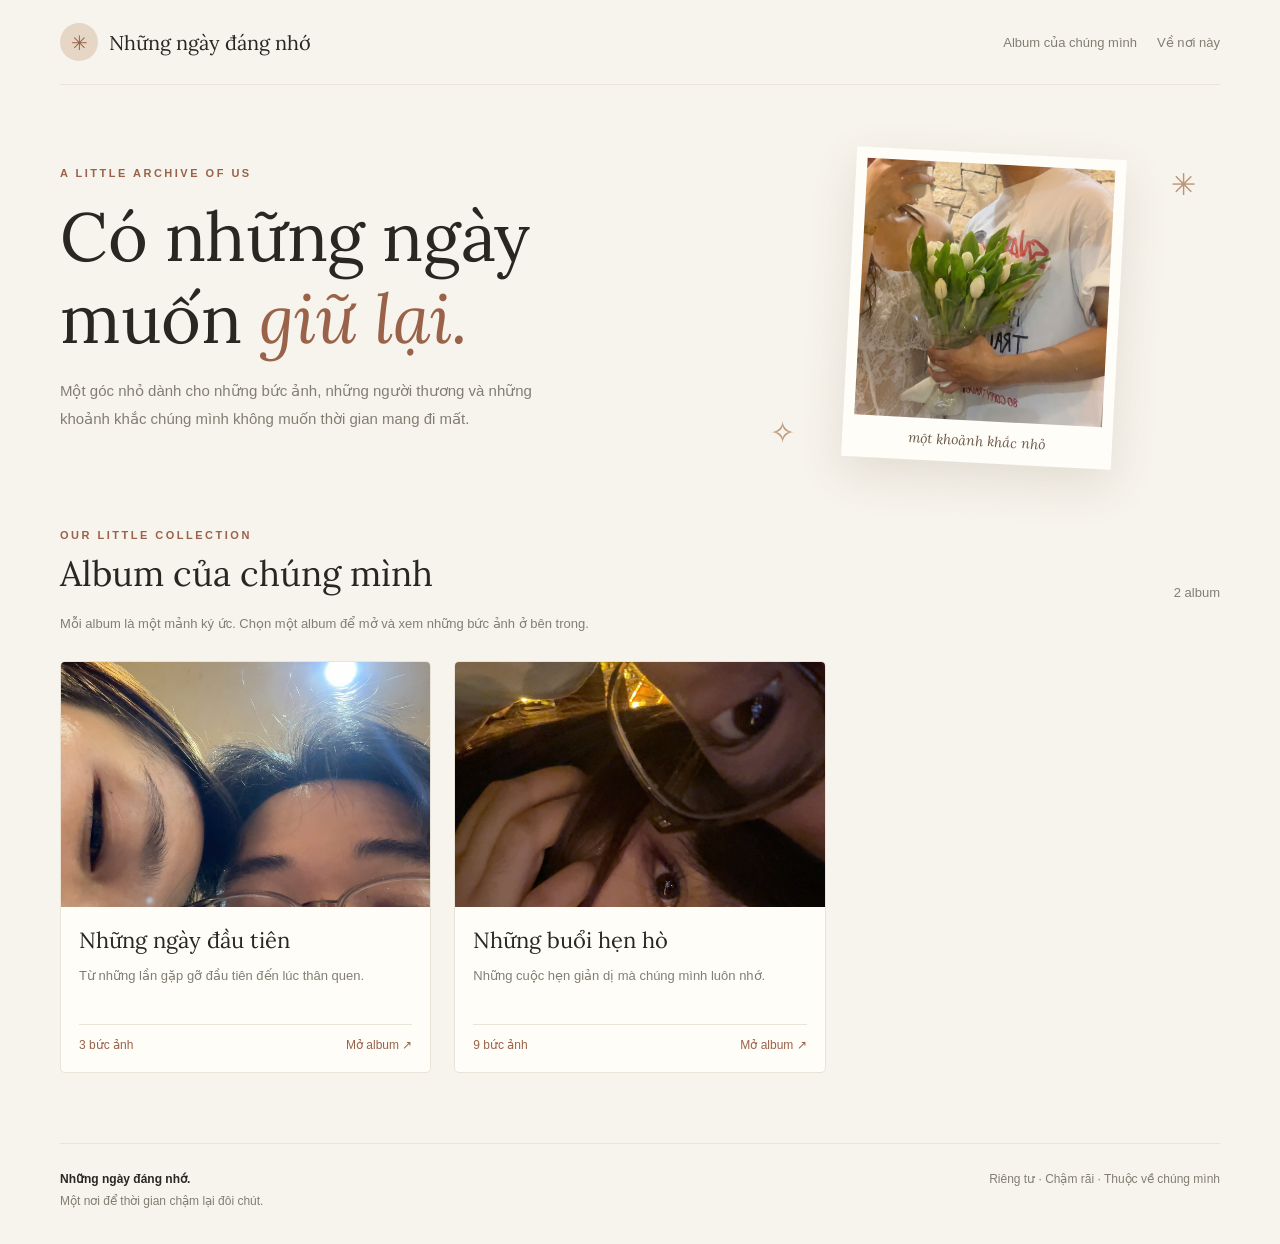
==== commit 1eb7ed40: "Update index.html" ====
--- a/index.html
+++ b/index.html
@@ -8,6 +8,11 @@
     <meta name="viewport" content="width=device-width, initial-scale=1.0">
     <meta name="theme-color" content="#f7f4ed">
     <title>Những ngày đáng nhớ — Album của chúng mình</title>
+
+    <!-- Font hỗ trợ tiếng Việt, giữ phong cách serif thanh lịch -->
+    <link rel="preconnect" href="https://fonts.googleapis.com">
+    <link rel="preconnect" href="https://fonts.gstatic.com" crossorigin>
+    <link href="https://fonts.googleapis.com/css2?family=Lora:ital,wght@0,400;0,500;1,400;1,500&display=swap" rel="stylesheet">
 
     <!-- =========================================================
          2. GIAO DIỆN (CSS)
@@ -36,6 +41,20 @@
             color: var(--color-text);
             font-family: Inter, -apple-system, BlinkMacSystemFont, "Segoe UI", sans-serif;
         }
+        /* Font serif dùng thống nhất cho tiêu đề tiếng Việt, tránh dấu bị chật/lệch */
+        .brand,
+        .hero-photo::after,
+        .section-heading h2,
+        .album-heading h2,
+        .album-card-title,
+        .photo-caption,
+        .lightbox-copy h3 {
+            font-family: "Lora", Georgia, "Times New Roman", serif;
+            font-weight: 400;
+            letter-spacing: 0;
+            line-height: 1.45;
+        }
+
         button, input { font: inherit; }
         button { cursor: pointer; }
         img { display: block; max-width: 100%; }
@@ -59,7 +78,7 @@
             display: flex;
             align-items: center;
             gap: 11px;
-            font-family: Georgia, "Times New Roman", serif;
+            font-family: "Lora", Georgia, "Times New Roman", serif;
             font-size: 20px;
         }
         .brand-mark {
@@ -96,13 +115,21 @@
         }
         .hero h1 {
             margin: 17px 0;
-            font-family: Georgia, "Times New Roman", serif;
-            font-size: clamp(42px, 6vw, 72px);
+            font-family: "Lora", Georgia, "Times New Roman", serif;
+            font-size: clamp(40px, 5.6vw, 68px);
             font-weight: 400;
-            letter-spacing: -2px;
-            line-height: 1.04;
-        }
-        .hero h1 em { color: var(--color-accent); font-weight: 400; }
+            letter-spacing: -0.4px;
+            line-height: 1.2;
+            overflow-wrap: normal;
+            word-break: normal;
+        }
+        .hero h1 em {
+            color: var(--color-accent);
+            font-family: "Lora", Georgia, "Times New Roman", serif;
+            font-weight: 400;
+            font-style: italic;
+            letter-spacing: 0;
+        }
         .hero-copy {
             max-width: 510px;
             color: var(--color-muted);
@@ -131,12 +158,12 @@
             bottom: 12px;
             left: 0;
             color: #6e5b4d;
-            font-family: Georgia, serif;
+            font-family: "Lora", Georgia, "Times New Roman", serif;
             font-size: 14px;
             font-style: italic;
             text-align: center;
         }
-        .sparkle { position: absolute; color: #bd9677; font-family: Georgia, serif; font-size: 30px; }
+        .sparkle { position: absolute; color: #bd9677; font-family: "Lora", Georgia, "Times New Roman", serif; font-size: 30px; }
         .sparkle-one { top: 12px; right: 24px; }
         .sparkle-two { bottom: 12px; left: 22px; }
 
@@ -150,7 +177,7 @@
         }
         .section-heading h2, .album-heading h2 {
             margin: 8px 0 0;
-            font-family: Georgia, "Times New Roman", serif;
+            font-family: "Lora", Georgia, "Times New Roman", serif;
             font-size: clamp(27px, 4vw, 35px);
             font-weight: 400;
         }
@@ -187,7 +214,7 @@
         .album-card-title {
             display: block;
             margin-bottom: 8px;
-            font-family: Georgia, "Times New Roman", serif;
+            font-family: "Lora", Georgia, "Times New Roman", serif;
             font-size: 22px;
         }
         .album-card-description {
@@ -263,7 +290,7 @@
         .photo-caption {
             display: block;
             margin-top: 7px;
-            font-family: Georgia, "Times New Roman", serif;
+            font-family: "Lora", Georgia, "Times New Roman", serif;
             font-size: 20px;
             line-height: 1.35;
         }
@@ -305,7 +332,7 @@
         .lightbox-image-wrap { display: grid; place-items: center; min-height: 300px; background: #201e1b; }
         .lightbox-image { max-width: 100%; max-height: 85vh; width: 100%; height: 100%; object-fit: contain; }
         .lightbox-copy { overflow-y: auto; padding: 35px 28px; }
-        .lightbox-copy h3 { margin: 10px 0; font-family: Georgia, serif; font-size: 28px; font-weight: 400; }
+        .lightbox-copy h3 { margin: 10px 0; font-family: "Lora", Georgia, "Times New Roman", serif; font-size: 28px; font-weight: 400; }
         .lightbox-copy p { color: var(--color-muted); font-size: 14px; line-height: 1.8; white-space: pre-wrap; }
         .close-button {
             position: absolute;
@@ -360,6 +387,16 @@
             .search-input { width: 100%; }
             .site-footer { flex-direction: column; }
         }
+        /* 2.10. Chỉnh tiêu đề để dấu tiếng Việt không bị chật/lệch */
+        @media (max-width: 600px) {
+            .hero h1 {
+                font-size: clamp(36px, 9vw, 48px);
+                letter-spacing: 0;
+                line-height: 1.22;
+            }
+            .hero h1 em { letter-spacing: 0; }
+        }
+
     </style>
 </head>
 <body>
@@ -532,23 +569,65 @@
                 id: "hen-ho",
                 title: "Những buổi hẹn hò",
                 description: "Những cuộc hẹn giản dị mà chúng mình luôn nhớ.",
-                cover: "images/hen-ho/anh-bia.jpg",
+                cover: "images/hen-ho/celina/20.jpg",
                 photos: [
                     {
-                        src: "images/hen-ho/anh-01.jpg",
+                        src: "images/hen-ho/celina/24.jpg",
                         caption: "Một buổi hẹn thật vui",
-                        date: "2026-06-02",
+                        date: "2026-10-08",
                         description: "Chẳng cần điều gì cầu kỳ, chỉ cần được ở cạnh nhau là ngày hôm ấy đã đủ đáng nhớ."
                     },
                     {
-                        src: "images/hen-ho/anh-02.jpg",
+                        src: "images/hen-ho/celina/4.jpg",
                         caption: "Một góc quán quen",
-                        date: "2026-06-16",
+                        date: "2026-10-8",
                         description: "Nơi có những câu chuyện nhỏ và thời gian dường như trôi chậm hơn."
+                    },
+                    {
+                        src: "images/hen-ho/celina/1.jpg",
+                        caption: "Một góc quán quen",
+                        date: "2026-10-8",
+                        description: ""
+                    },
+                    {
+                        src: "images/hen-ho/celina/10.jpg",
+                        caption: "Một góc quán quen",
+                        date: "2026-10-8",
+                        description: ""
+                    },
+                    {
+                        src: "images/hen-ho/celina/13.jpg",
+                        caption: "Một góc quán quen",
+                        date: "2026-10-8",
+                        description: ""
+                    },
+                    {
+                        src: "images/hen-ho/celina/17.jpg",
+                        caption: "Một góc quán quen",
+                        date: "2026-10-8",
+                        description: ""
+                    },
+                    {
+                        src: "images/hen-ho/celina/19.jpg",
+                        caption: "Một góc quán quen",
+                        date: "2026-10-8",
+                        description: ""
+                    },
+                    {
+                        src: "images/hen-ho/celina/21.jpg",
+                        caption: "Một góc quán quen",
+                        date: "2026-10-8",
+                        description: ""
+                    },
+                    {
+                        src: "images/hen-ho/celina/22.jpg",
+                        caption: "Một góc quán quen",
+                        date: "2026-10-8",
+                        description: ""
                     }
                 ]
-            },
-            {
+            } /*,
+             {
                 // Album số 3
                 id: "chuyen-di",
                 title: "Những chuyến đi",
@@ -589,7 +668,7 @@
                         description: "Không chuẩn bị trước, nhưng lại là một trong những bức ảnh mình thích nhất."
                     }
                 ]
-            }
+            } */
         ];
 
         /* =======================================================
